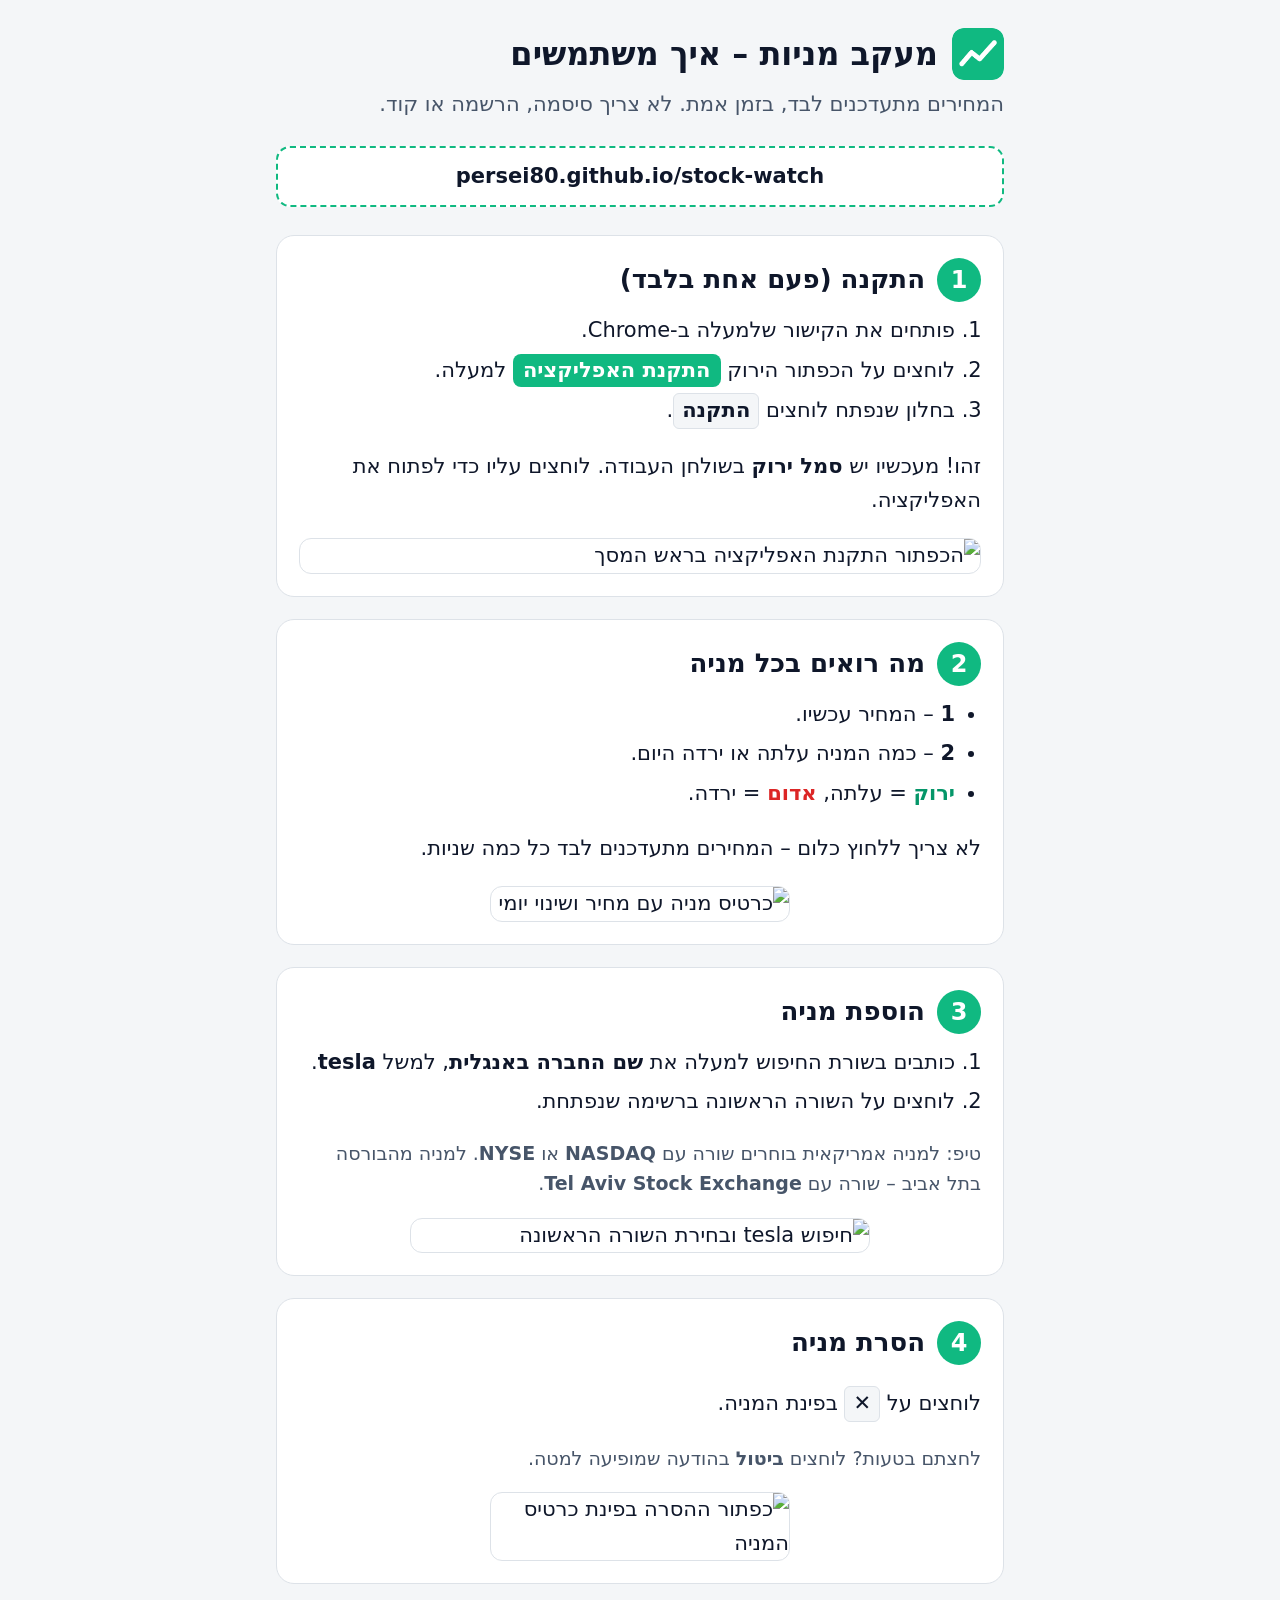
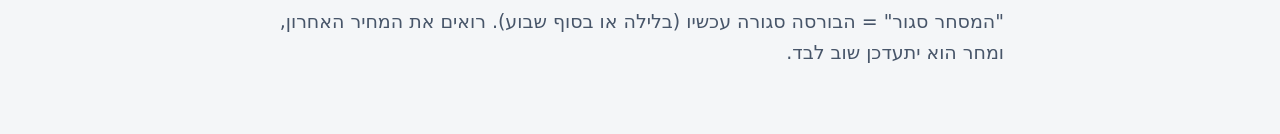
==== help.html @ 1cd008f2 "Add Hebrew how-to guide, fix Tel Aviv prices and RTL names - help.html: short illustrated Hebrew gui" ====
<!doctype html>
<html lang="he" dir="rtl">
<head>
  <meta charset="utf-8">
  <meta name="viewport" content="width=device-width, initial-scale=1">
  <title>איך משתמשים – מעקב מניות</title>
  <link rel="icon" type="image/png" href="icons/icon-192.png">
  <style>
    :root {
      --bg: #f4f6f8;
      --surface: #ffffff;
      --border: #dde2e8;
      --text: #0f172a;
      --muted: #475569;
      --accent: #10b981;
      --up: #059669;
      --down: #dc2626;
    }
    * { box-sizing: border-box; }
    body {
      margin: 0;
      background: var(--bg);
      color: var(--text);
      font: 21px/1.6 system-ui, -apple-system, "Segoe UI", Arial, sans-serif;
    }
    main { max-width: 760px; margin: 0 auto; padding: 28px 16px 48px; }
    header { display: flex; align-items: center; gap: 14px; margin-bottom: 8px; }
    header img { width: 52px; height: 52px; border-radius: 12px; }
    h1 { margin: 0; font-size: 32px; line-height: 1.2; }
    .lead { color: var(--muted); margin: 4px 0 24px; }
    .link {
      display: block;
      background: var(--surface);
      border: 2px dashed var(--accent);
      border-radius: 14px;
      padding: 12px 16px;
      margin-bottom: 28px;
      font-weight: 700;
      direction: ltr;
      text-align: center;
      color: var(--text);
      text-decoration: none;
      word-break: break-all;
    }
    section {
      background: var(--surface);
      border: 1px solid var(--border);
      border-radius: 18px;
      padding: 22px;
      margin-bottom: 22px;
      break-inside: avoid;
    }
    h2 { display: flex; align-items: center; gap: 12px; margin: 0 0 12px; font-size: 26px; }
    .num {
      flex: none;
      width: 44px;
      height: 44px;
      border-radius: 50%;
      background: var(--accent);
      color: #fff;
      display: grid;
      place-items: center;
      font-size: 24px;
    }
    ol, ul { margin: 0 0 14px; padding-inline-start: 26px; }
    li { margin-bottom: 6px; }
    img.shot {
      display: block;
      max-width: 100%;
      margin: 14px auto 0;
      border: 1px solid var(--border);
      border-radius: 12px;
    }
    img.shot.small { max-width: 300px; }
    img.shot.medium { max-width: 460px; }
    .red { color: var(--down); font-weight: 700; }
    .green { color: var(--up); font-weight: 700; }
    .btn-like {
      display: inline-block;
      background: var(--accent);
      color: #fff;
      border-radius: 8px;
      padding: 0 10px;
      font-weight: 700;
    }
    .key {
      display: inline-block;
      border: 1px solid var(--border);
      border-radius: 6px;
      padding: 0 8px;
      background: var(--bg);
      font-weight: 700;
    }
    .tip { color: var(--muted); font-size: 19px; }
    .en { direction: ltr; unicode-bidi: isolate; font-weight: 700; white-space: nowrap; }
    @page { margin: 12mm; }
    @media print {
      body { background: #fff; font-size: 15px; line-height: 1.5; }
      main { padding: 0; }
      header img { width: 40px; height: 40px; }
      h1 { font-size: 26px; }
      .lead { margin-bottom: 12px; }
      .link { margin-bottom: 14px; padding: 8px; }
      section { padding: 12px 16px; margin-bottom: 12px; }
      h2 { font-size: 20px; margin-bottom: 6px; }
      .num { width: 32px; height: 32px; font-size: 18px; }
      ol, ul { margin-bottom: 6px; }
      li { margin-bottom: 2px; }
      p { margin: 6px 0; }
      .tip { font-size: 14px; }
      img.shot { max-height: 210px; margin-top: 8px; }
      img.shot.small { max-height: 190px; }
      img.shot.medium { max-height: 260px; }
    }
  </style>
</head>
<body>
  <main>
    <header>
      <img src="icons/icon-192.png" alt="">
      <h1>מעקב מניות – איך משתמשים</h1>
    </header>
    <p class="lead">המחירים מתעדכנים לבד, בזמן אמת. לא צריך סיסמה, הרשמה או קוד.</p>

    <a class="link" href="https://persei80.github.io/stock-watch/">persei80.github.io/stock-watch</a>

    <section>
      <h2><span class="num">1</span> התקנה (פעם אחת בלבד)</h2>
      <ol>
        <li>פותחים את הקישור שלמעלה ב-Chrome.</li>
        <li>לוחצים על הכפתור הירוק <span class="btn-like">התקנת האפליקציה</span> למעלה.</li>
        <li>בחלון שנפתח לוחצים <span class="key">התקנה</span>.</li>
      </ol>
      <p>זהו! מעכשיו יש <b>סמל ירוק</b> בשולחן העבודה. לוחצים עליו כדי לפתוח את האפליקציה.</p>
      <img class="shot" src="help/install.jpg" alt="הכפתור התקנת האפליקציה בראש המסך">
    </section>

    <section>
      <h2><span class="num">2</span> מה רואים בכל מניה</h2>
      <ul>
        <li><b>1</b> – המחיר עכשיו.</li>
        <li><b>2</b> – כמה המניה עלתה או ירדה היום.</li>
        <li><span class="green">ירוק</span> = עלתה, <span class="red">אדום</span> = ירדה.</li>
      </ul>
      <p>לא צריך ללחוץ כלום – המחירים מתעדכנים לבד כל כמה שניות.</p>
      <img class="shot small" src="help/card.jpg" alt="כרטיס מניה עם מחיר ושינוי יומי">
    </section>

    <section>
      <h2><span class="num">3</span> הוספת מניה</h2>
      <ol>
        <li>כותבים בשורת החיפוש למעלה את <b>שם החברה באנגלית</b>, למשל <span class="en">tesla</span>.</li>
        <li>לוחצים על השורה הראשונה ברשימה שנפתחת.</li>
      </ol>
      <p class="tip">טיפ: למניה אמריקאית בוחרים שורה עם <span class="en">NASDAQ</span> או <span class="en">NYSE</span>. למניה מהבורסה בתל אביב – שורה עם <span class="en">Tel Aviv Stock Exchange</span>.</p>
      <img class="shot medium" src="help/add.jpg" alt="חיפוש tesla ובחירת השורה הראשונה">
    </section>

    <section>
      <h2><span class="num">4</span> הסרת מניה</h2>
      <p>לוחצים על <span class="key">✕</span> בפינת המניה.</p>
      <p class="tip">לחצתם בטעות? לוחצים <b>ביטול</b> בהודעה שמופיעה למטה.</p>
      <img class="shot small" src="help/remove.jpg" alt="כפתור ההסרה בפינת כרטיס המניה">
    </section>

    <p class="tip">"המסחר סגור" = הבורסה סגורה עכשיו (בלילה או בסוף שבוע). רואים את המחיר האחרון, ומחר הוא יתעדכן שוב לבד.</p>
  </main>
</body>
</html>
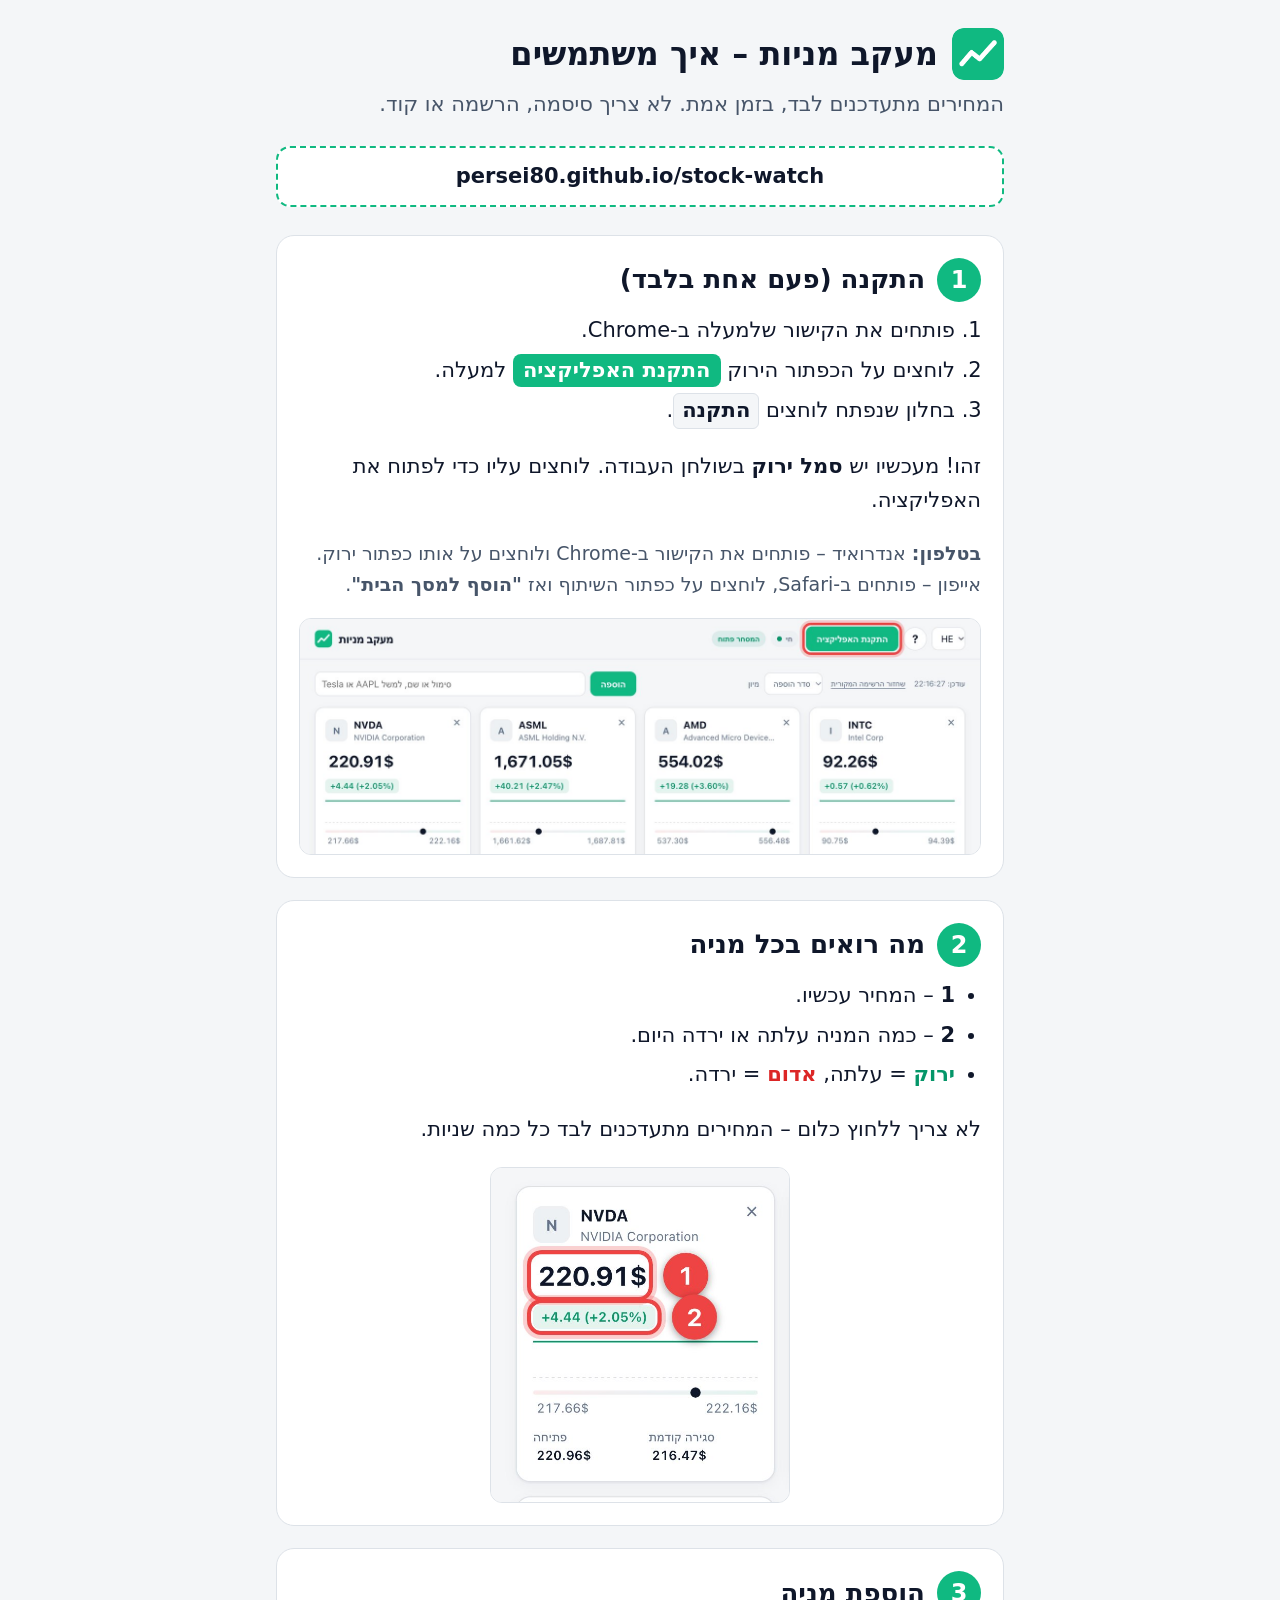
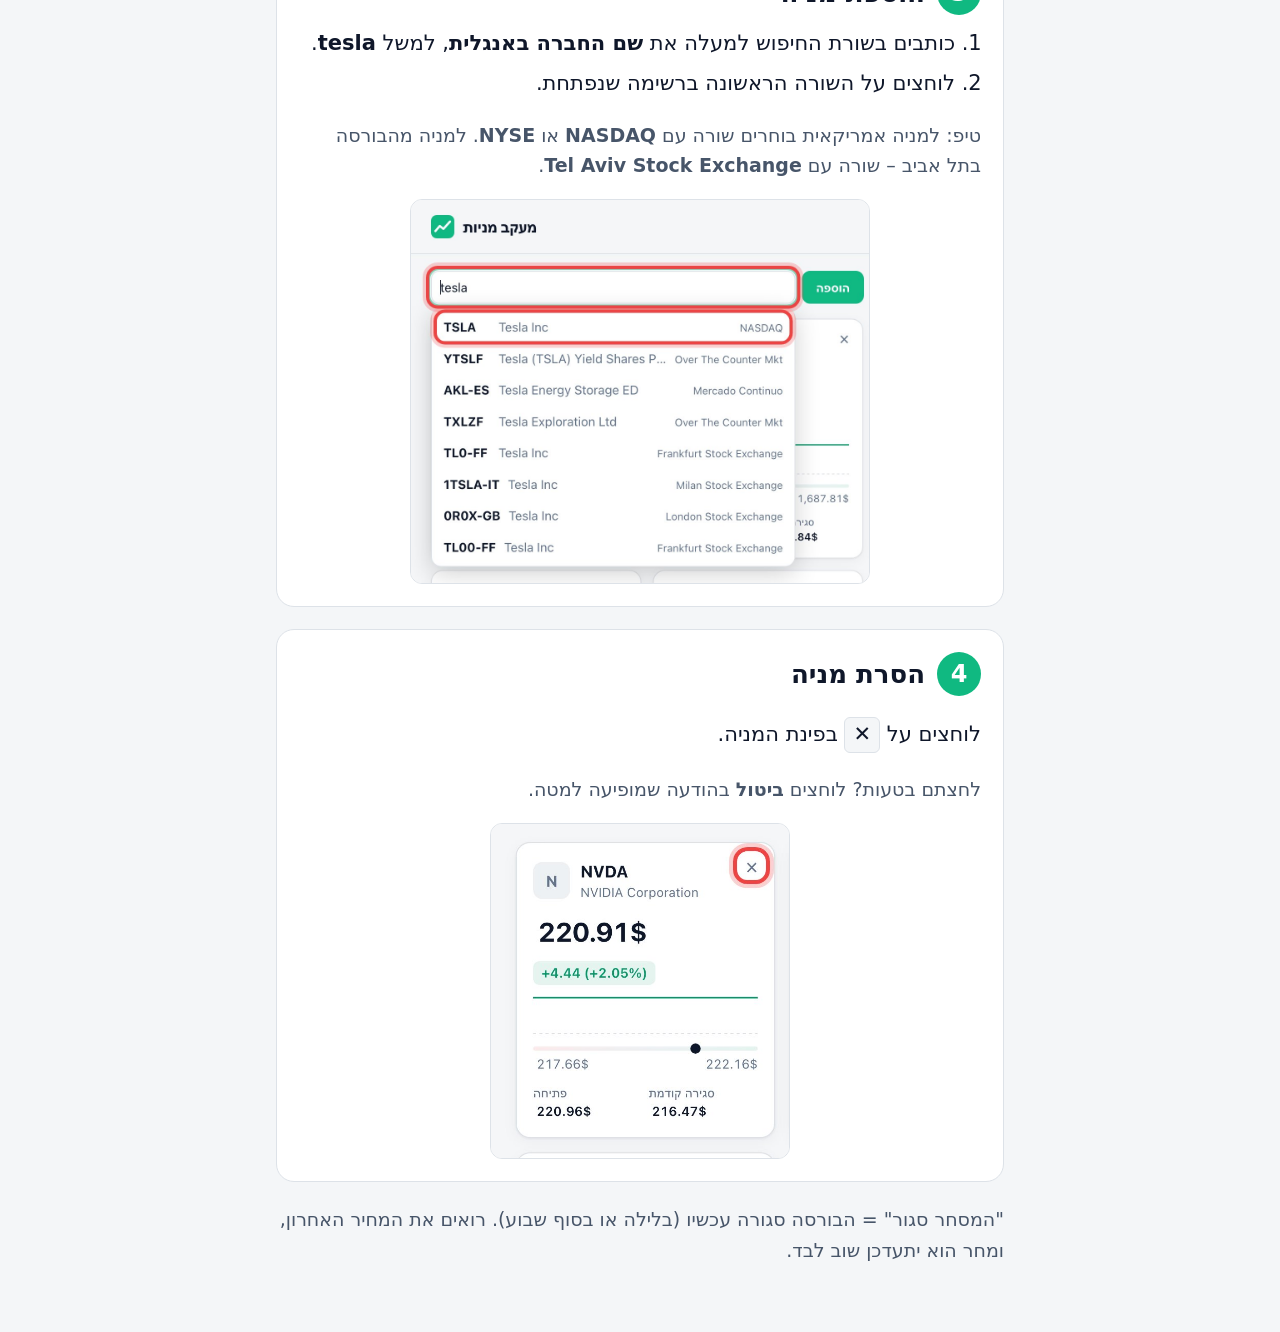
==== commit 4435f05b: "Keep the layout fixed when switching to Hebrew The page stays left-to-right; only translated text ru" ====
--- a/help.html
+++ b/help.html
@@ -132,6 +132,7 @@
         <li>בחלון שנפתח לוחצים <span class="key">התקנה</span>.</li>
       </ol>
       <p>זהו! מעכשיו יש <b>סמל ירוק</b> בשולחן העבודה. לוחצים עליו כדי לפתוח את האפליקציה.</p>
+      <p class="tip"><b>בטלפון:</b> אנדרואיד – פותחים את הקישור ב-Chrome ולוחצים על אותו כפתור ירוק. אייפון – פותחים ב-Safari, לוחצים על כפתור השיתוף ואז <b>"הוסף למסך הבית"</b>.</p>
       <img class="shot" src="help/install.jpg" alt="הכפתור התקנת האפליקציה בראש המסך">
     </section>
 
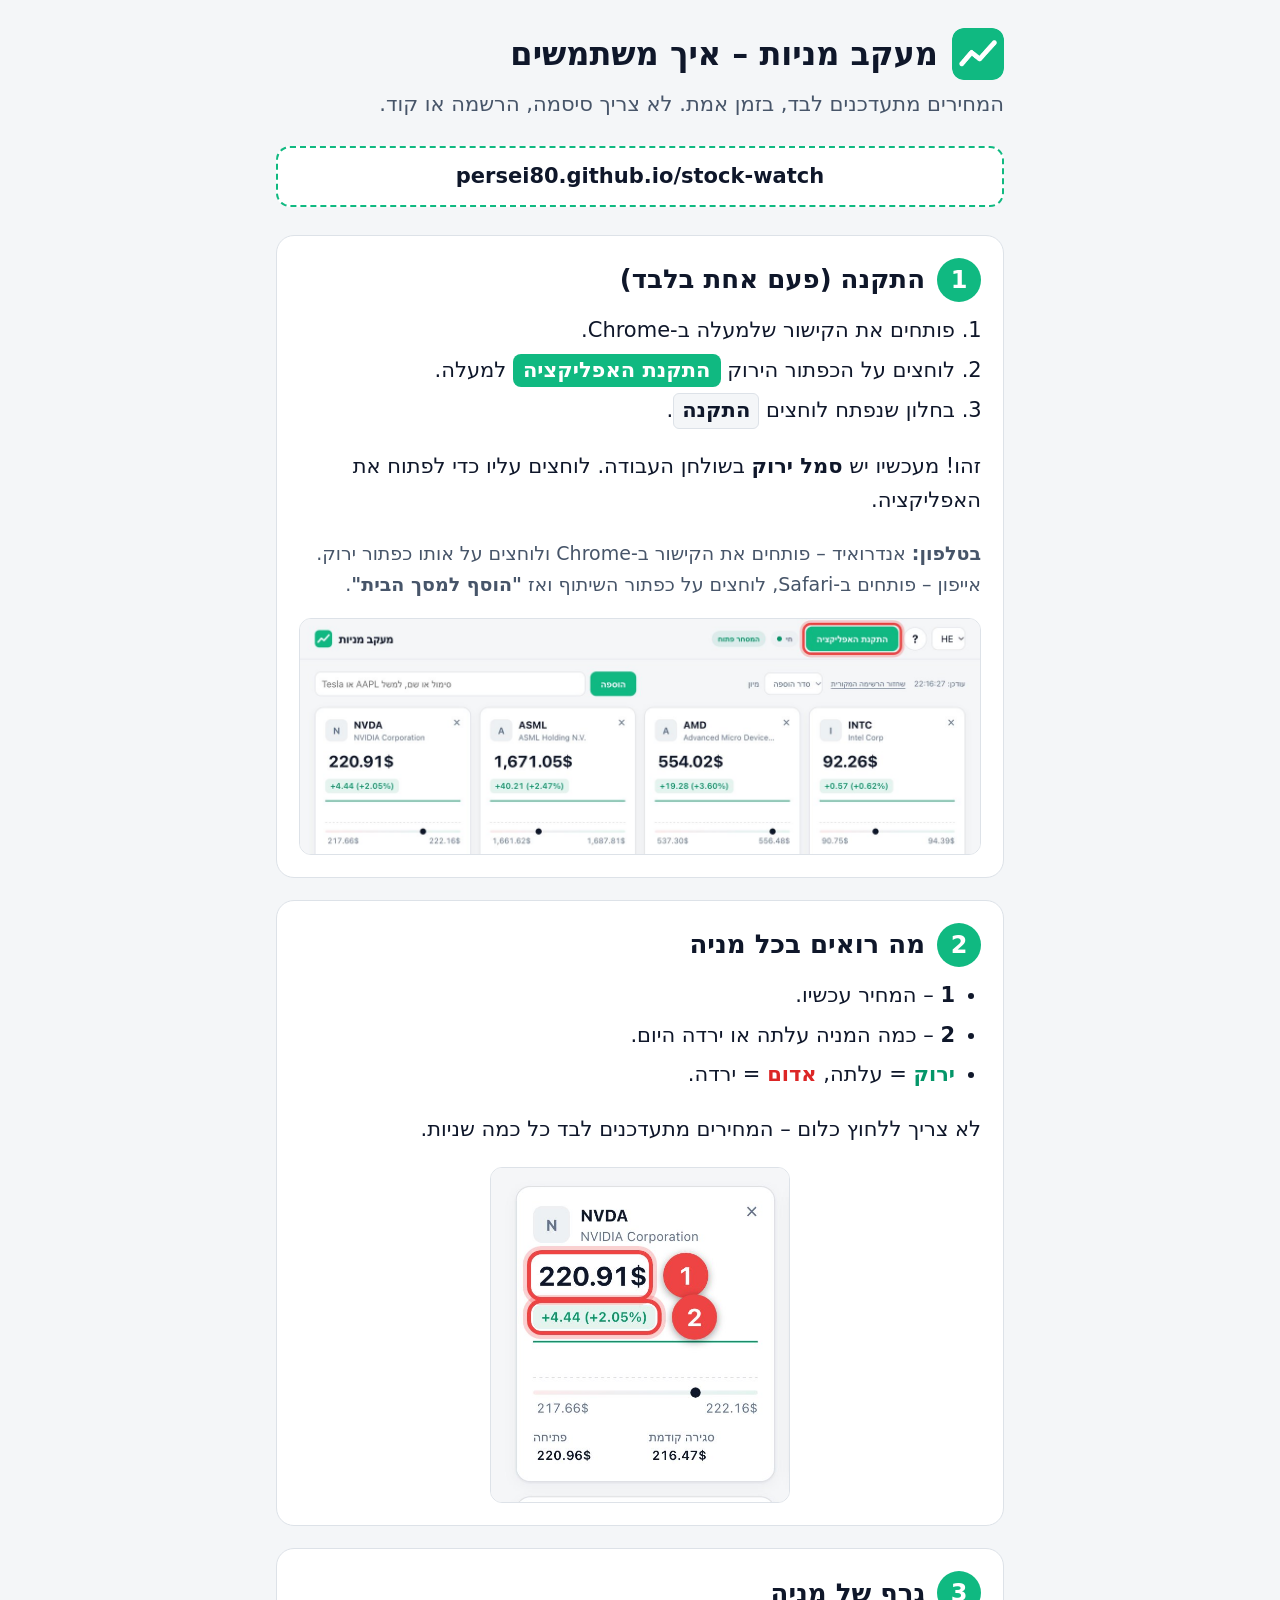
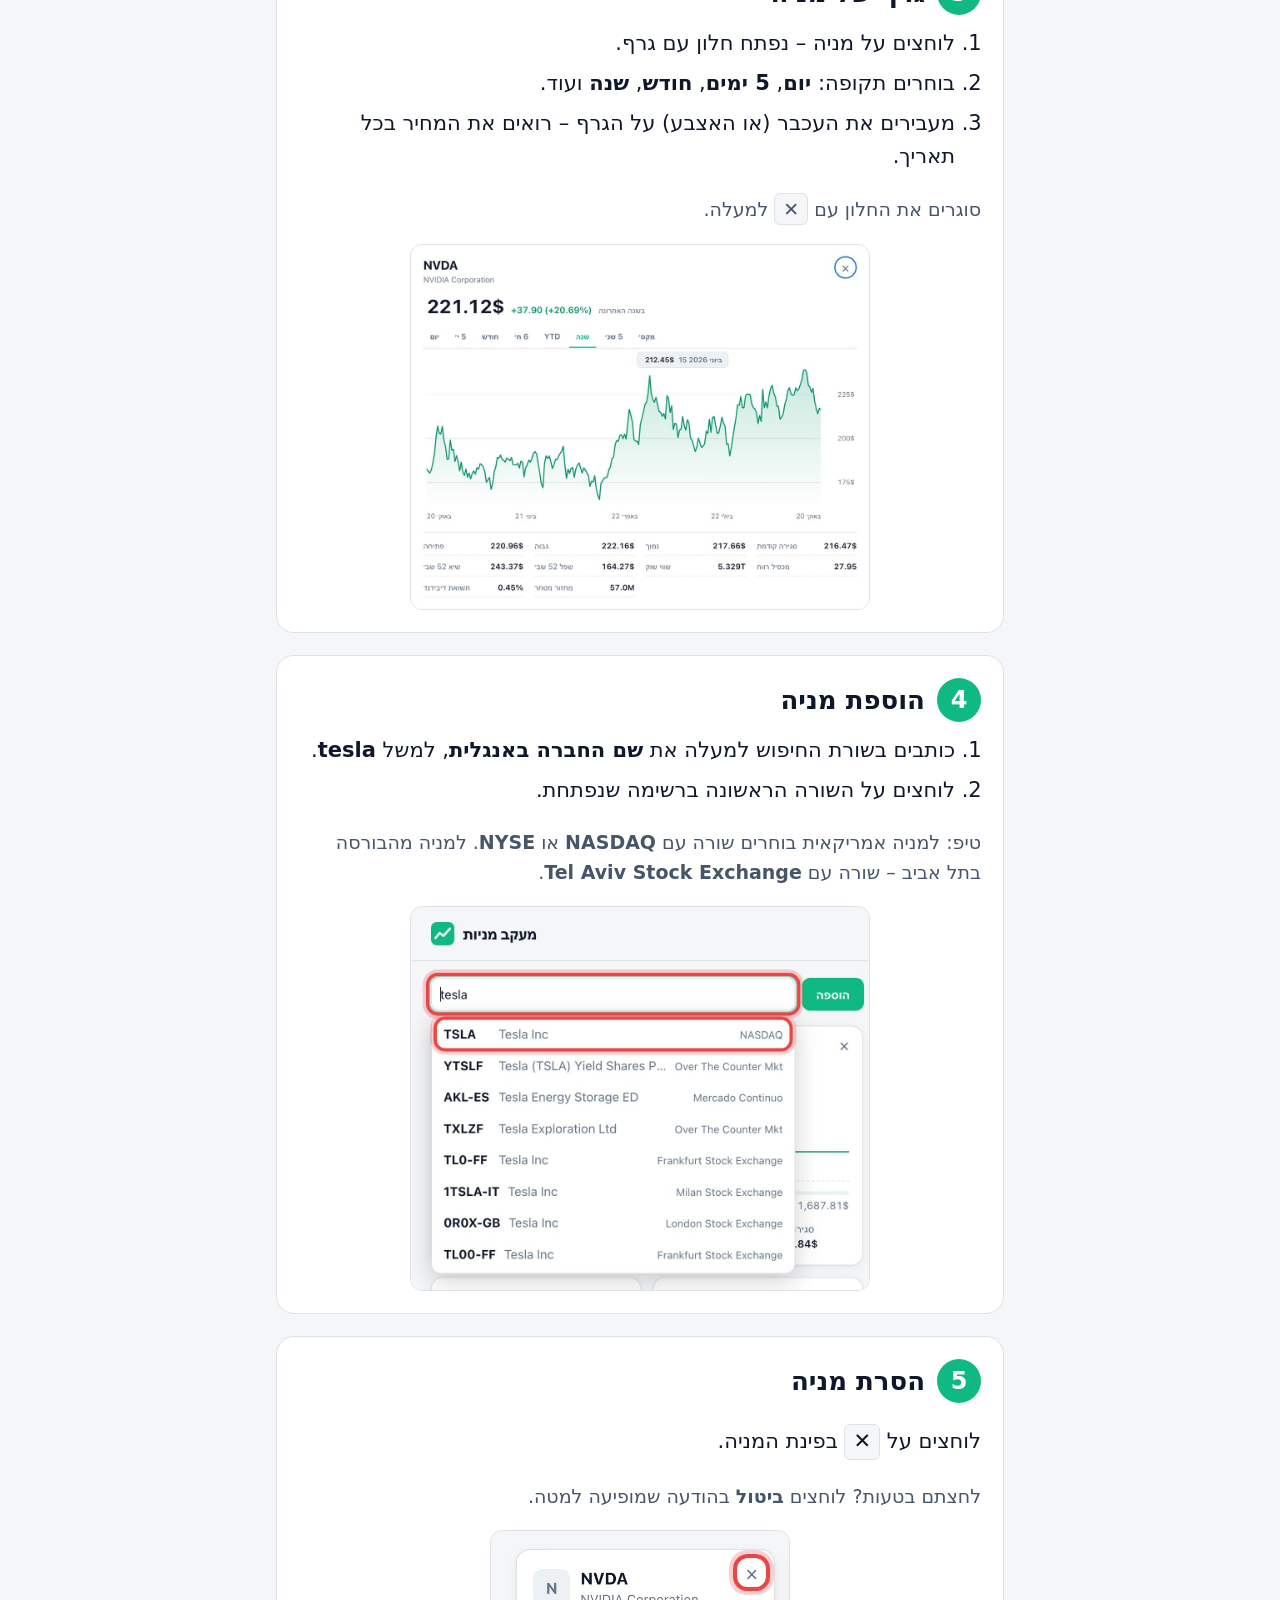
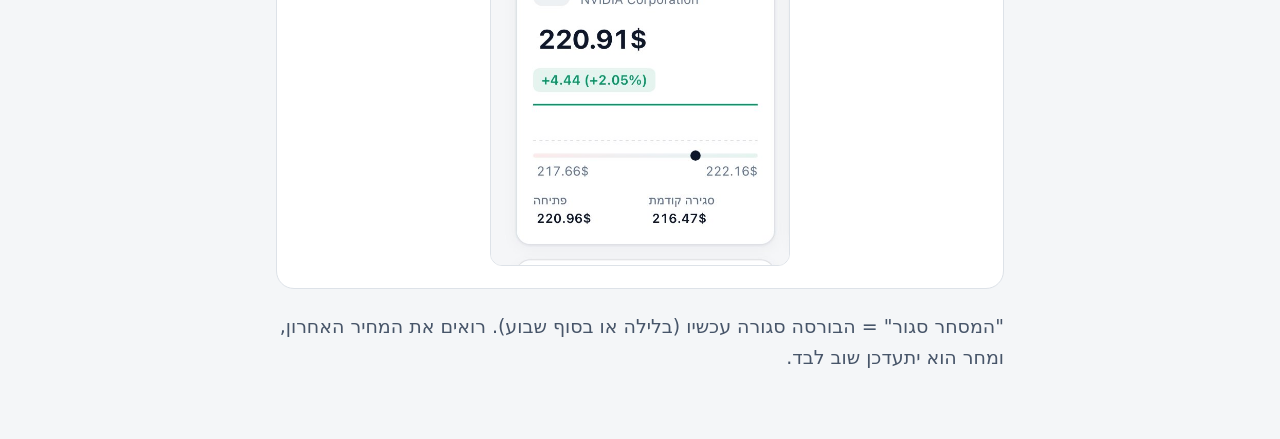
==== commit d68633ab: "Add a stock chart window with Google-style ranges Clicking a card opens a chart (1D, 5D, 1M, 6M, YTD" ====
--- a/help.html
+++ b/help.html
@@ -148,7 +148,18 @@
     </section>
 
     <section>
-      <h2><span class="num">3</span> הוספת מניה</h2>
+      <h2><span class="num">3</span> גרף של מניה</h2>
+      <ol>
+        <li>לוחצים על מניה – נפתח חלון עם גרף.</li>
+        <li>בוחרים תקופה: <b>יום</b>, <b>5 ימים</b>, <b>חודש</b>, <b>שנה</b> ועוד.</li>
+        <li>מעבירים את העכבר (או האצבע) על הגרף – רואים את המחיר בכל תאריך.</li>
+      </ol>
+      <p class="tip">סוגרים את החלון עם <span class="key">✕</span> למעלה.</p>
+      <img class="shot medium" src="help/chart.jpg" alt="חלון גרף של מניה עם בחירת תקופה">
+    </section>
+
+    <section>
+      <h2><span class="num">4</span> הוספת מניה</h2>
       <ol>
         <li>כותבים בשורת החיפוש למעלה את <b>שם החברה באנגלית</b>, למשל <span class="en">tesla</span>.</li>
         <li>לוחצים על השורה הראשונה ברשימה שנפתחת.</li>
@@ -158,7 +169,7 @@
     </section>
 
     <section>
-      <h2><span class="num">4</span> הסרת מניה</h2>
+      <h2><span class="num">5</span> הסרת מניה</h2>
       <p>לוחצים על <span class="key">✕</span> בפינת המניה.</p>
       <p class="tip">לחצתם בטעות? לוחצים <b>ביטול</b> בהודעה שמופיעה למטה.</p>
       <img class="shot small" src="help/remove.jpg" alt="כפתור ההסרה בפינת כרטיס המניה">
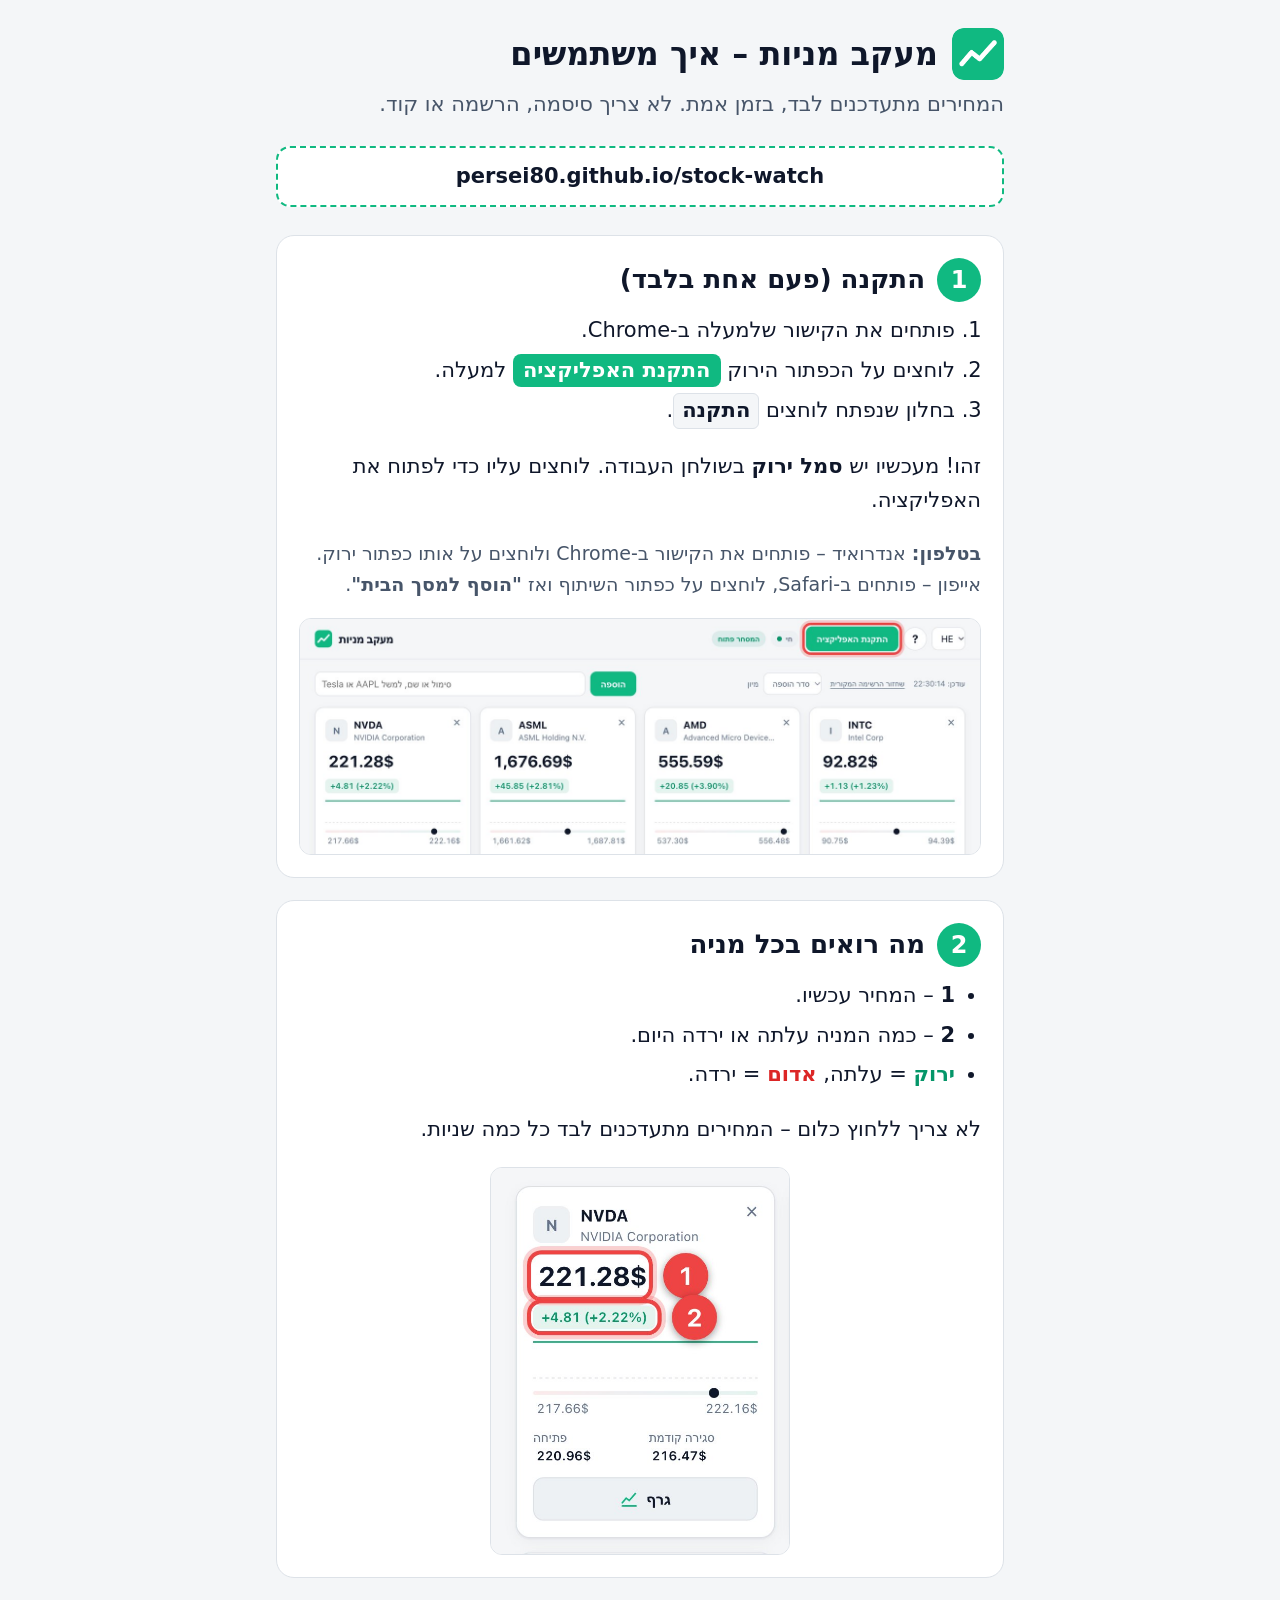
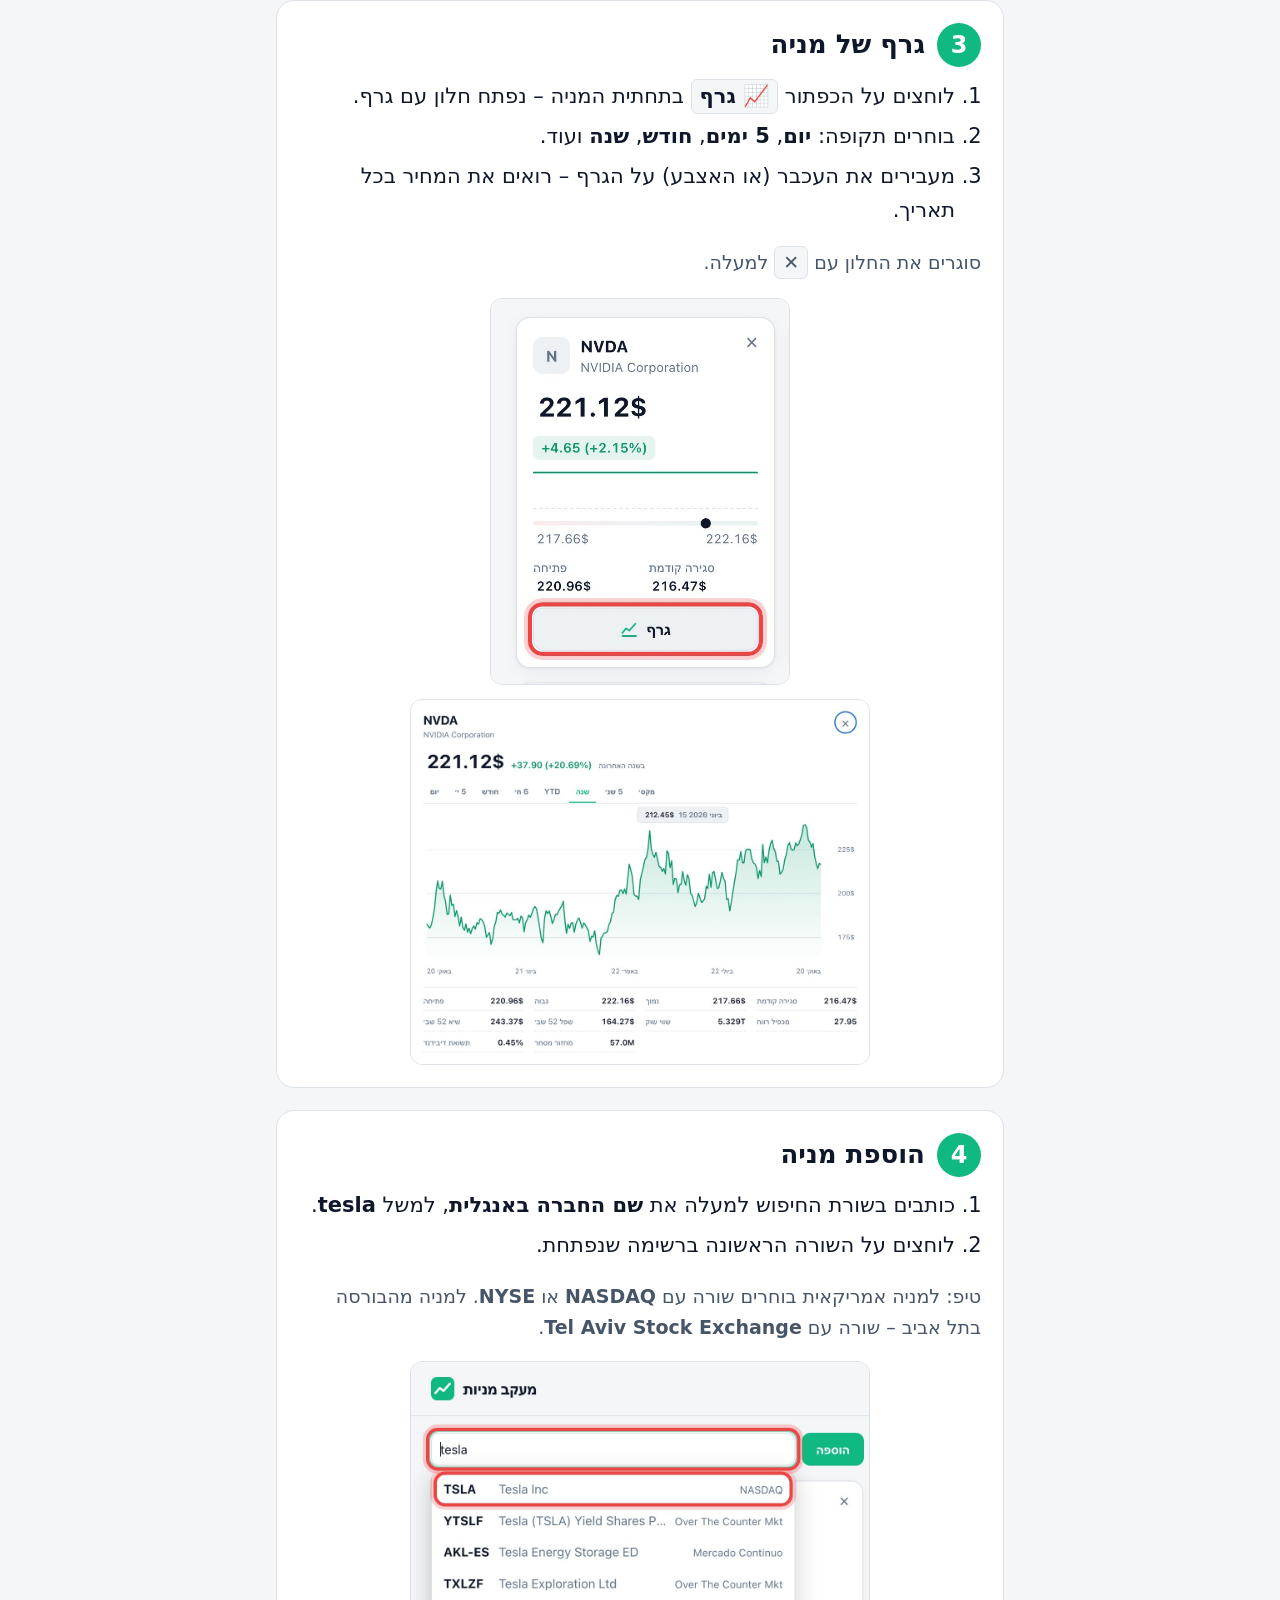
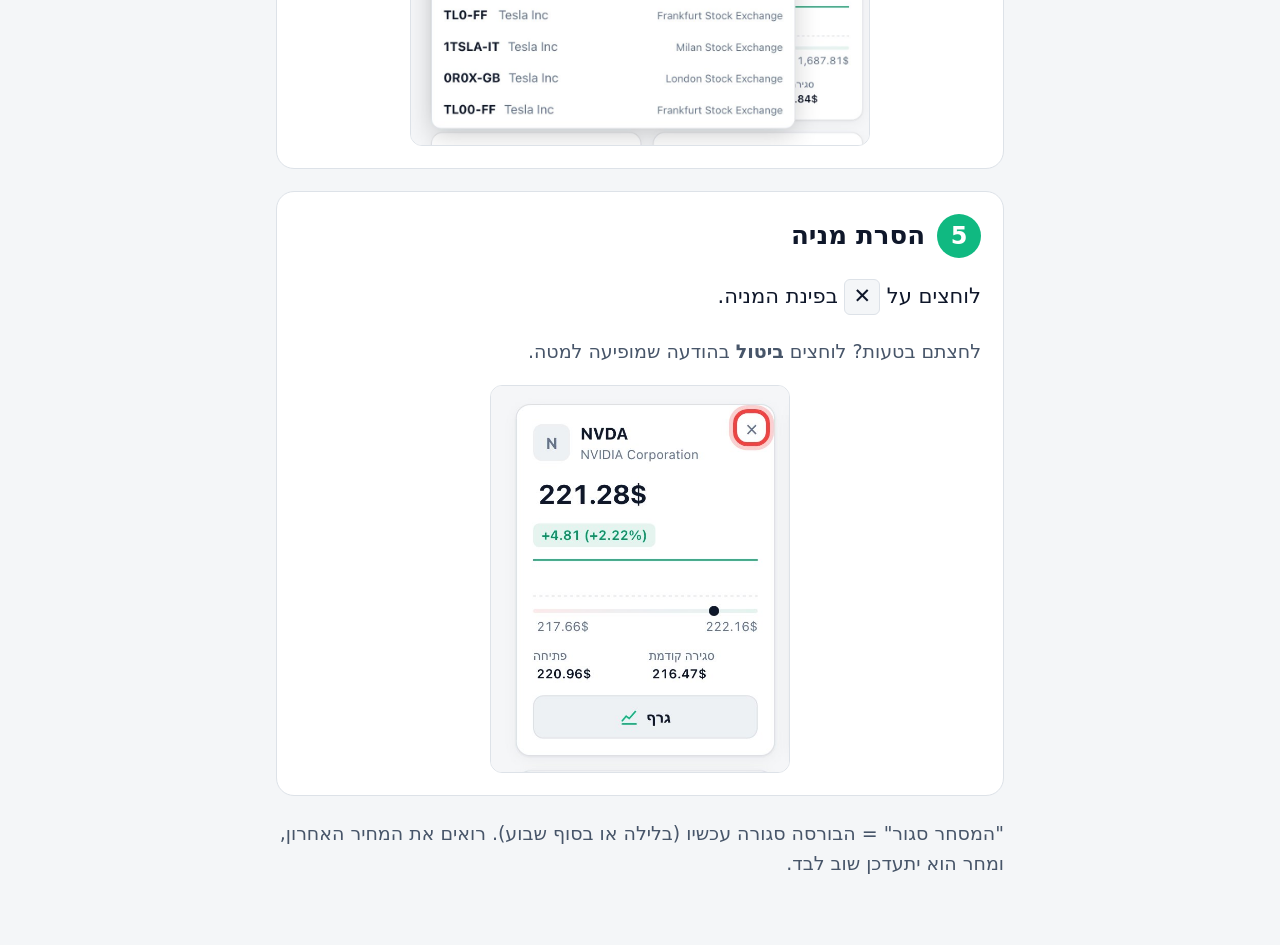
==== commit c4d4f16b: "Add a visible Chart button to each stock card Opening the chart by clicking the card wasn't discover" ====
--- a/help.html
+++ b/help.html
@@ -150,11 +150,12 @@
     <section>
       <h2><span class="num">3</span> גרף של מניה</h2>
       <ol>
-        <li>לוחצים על מניה – נפתח חלון עם גרף.</li>
+        <li>לוחצים על הכפתור <span class="key">📈 גרף</span> בתחתית המניה – נפתח חלון עם גרף.</li>
         <li>בוחרים תקופה: <b>יום</b>, <b>5 ימים</b>, <b>חודש</b>, <b>שנה</b> ועוד.</li>
         <li>מעבירים את העכבר (או האצבע) על הגרף – רואים את המחיר בכל תאריך.</li>
       </ol>
       <p class="tip">סוגרים את החלון עם <span class="key">✕</span> למעלה.</p>
+      <img class="shot small" src="help/chartbtn.jpg" alt="הכפתור גרף בתחתית כרטיס המניה">
       <img class="shot medium" src="help/chart.jpg" alt="חלון גרף של מניה עם בחירת תקופה">
     </section>
 
